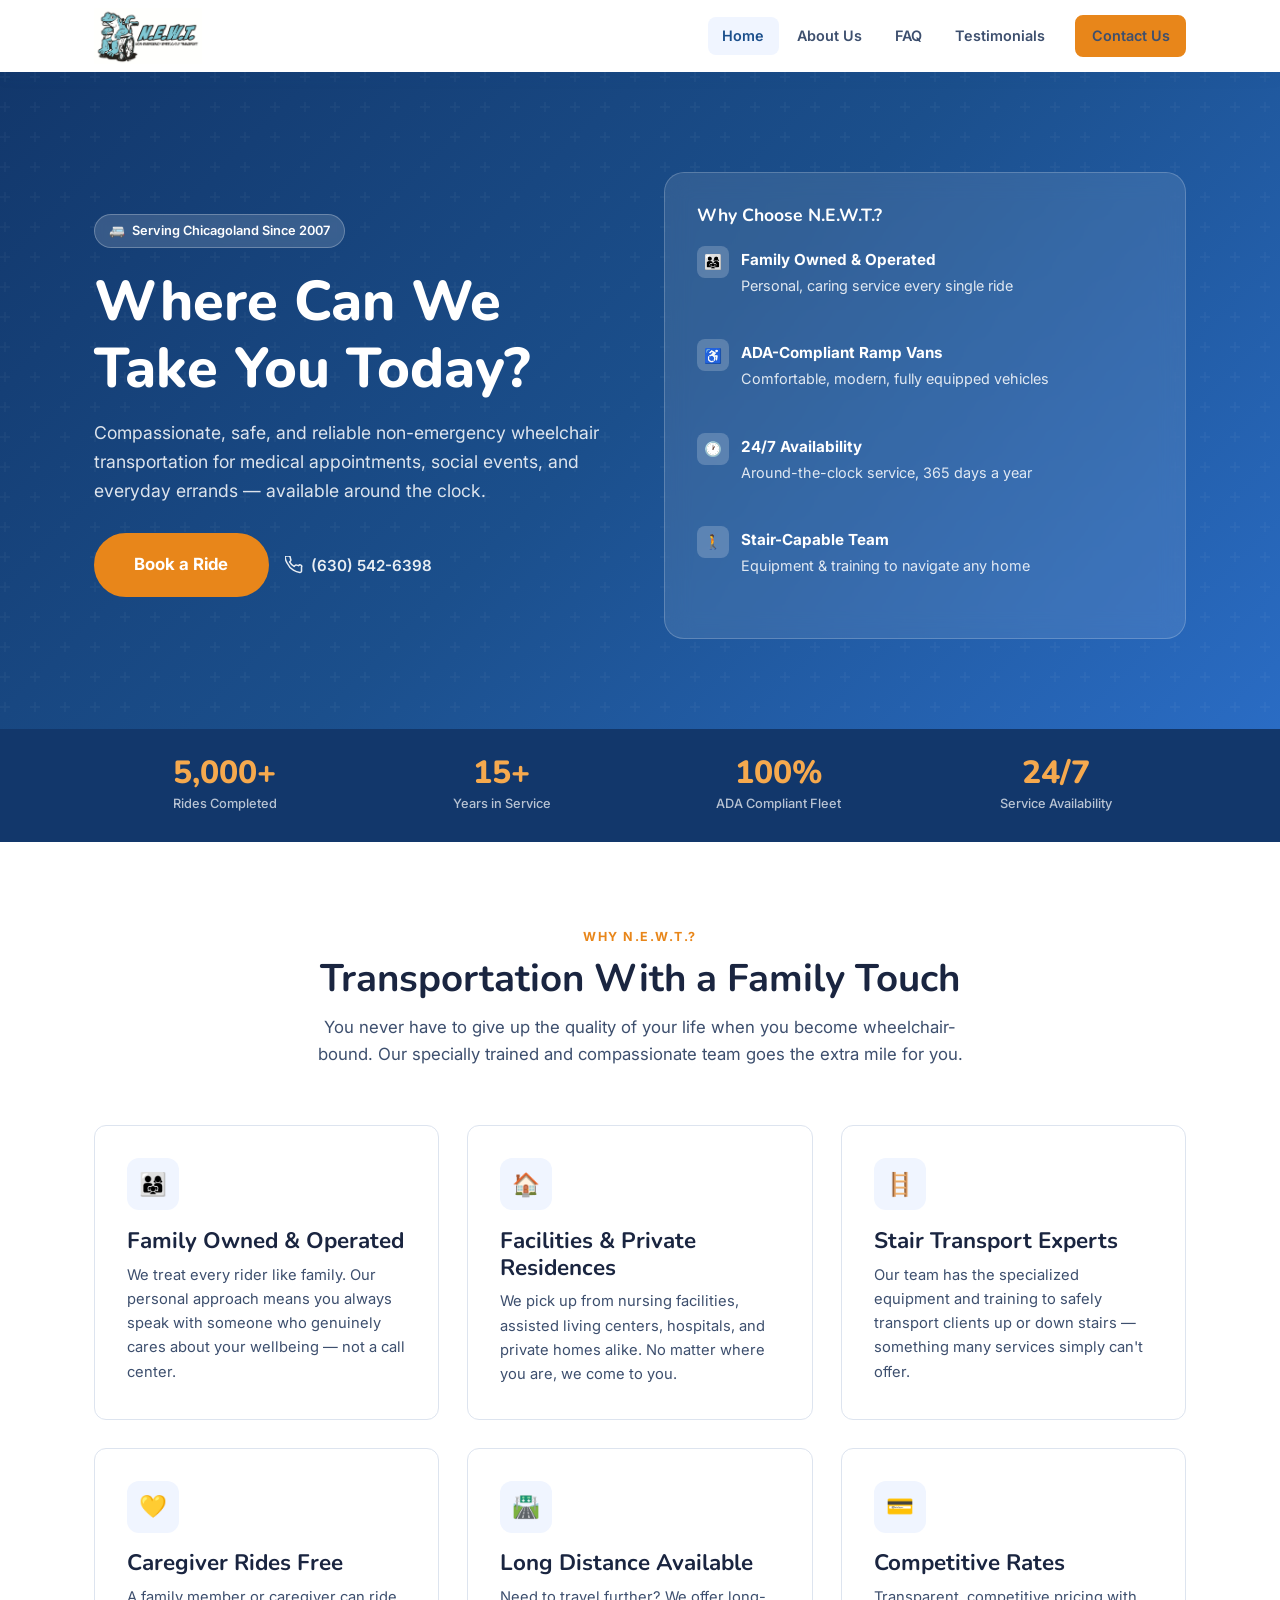
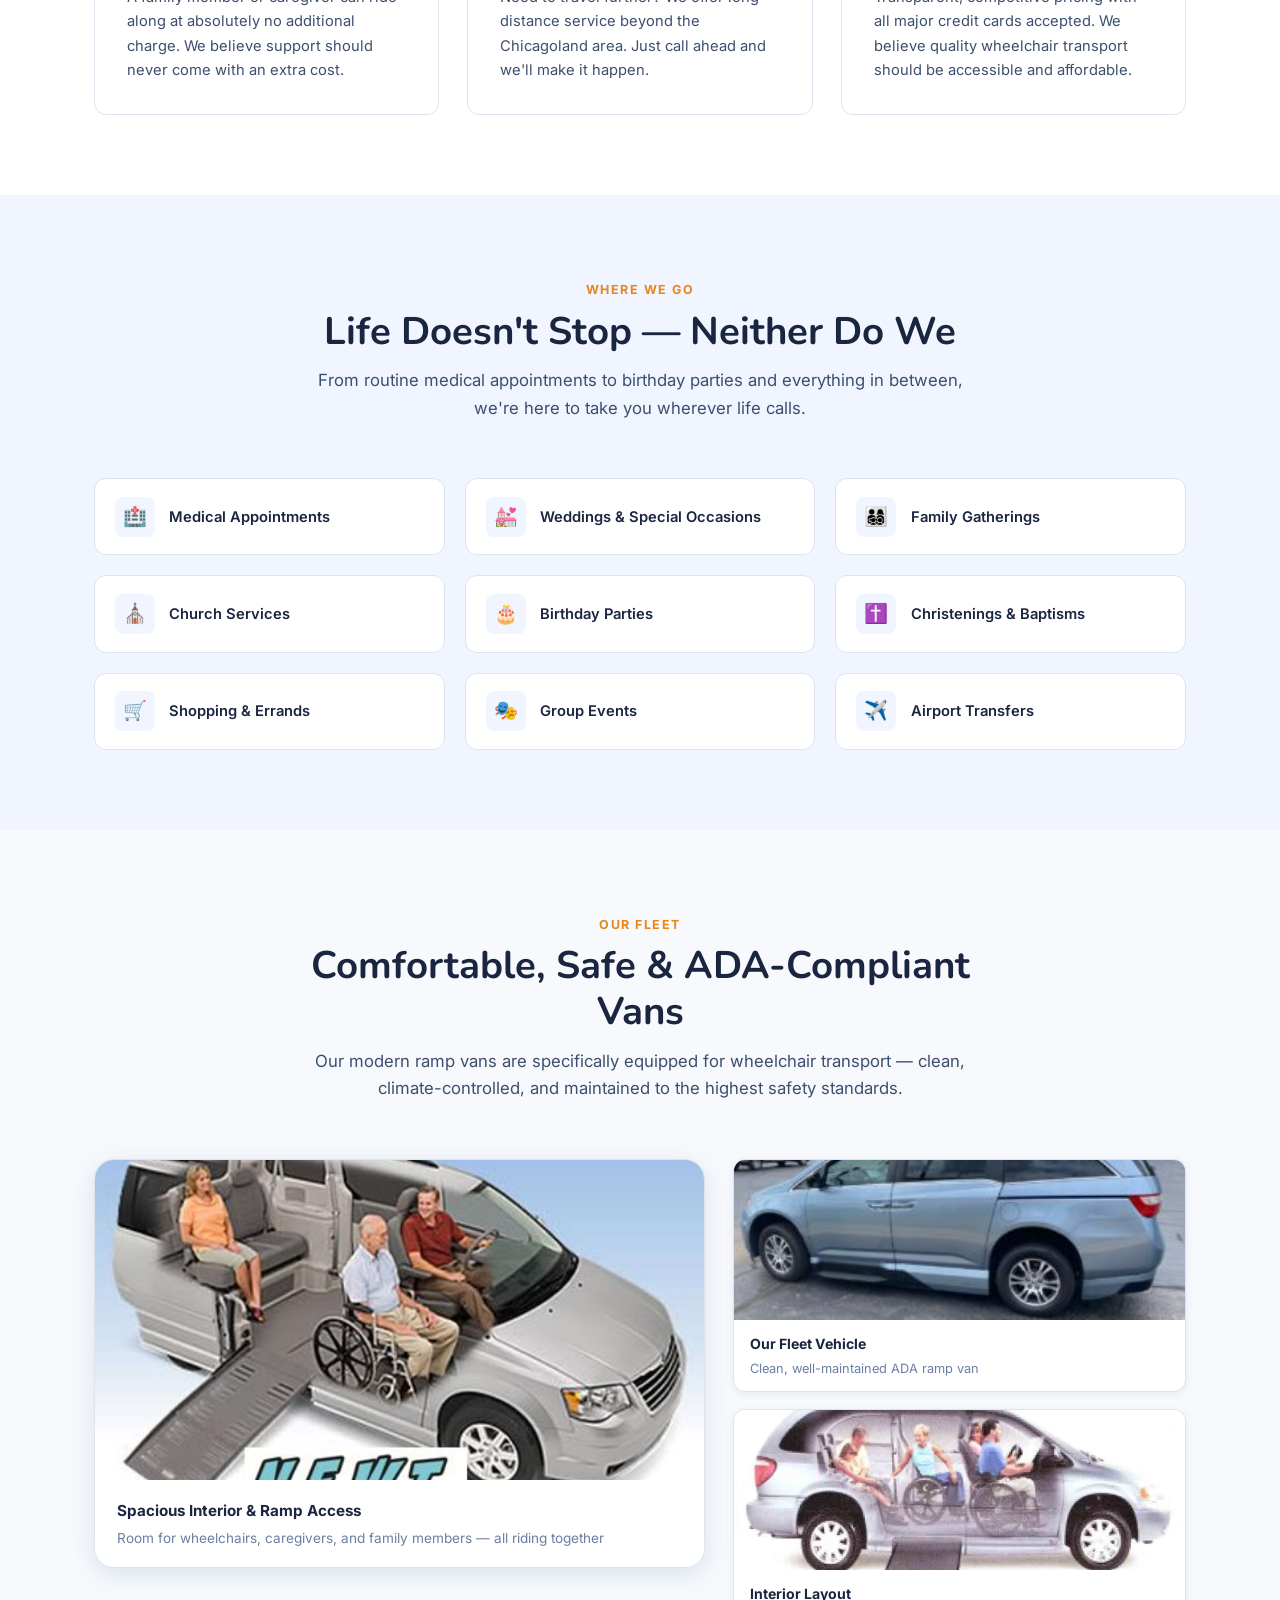
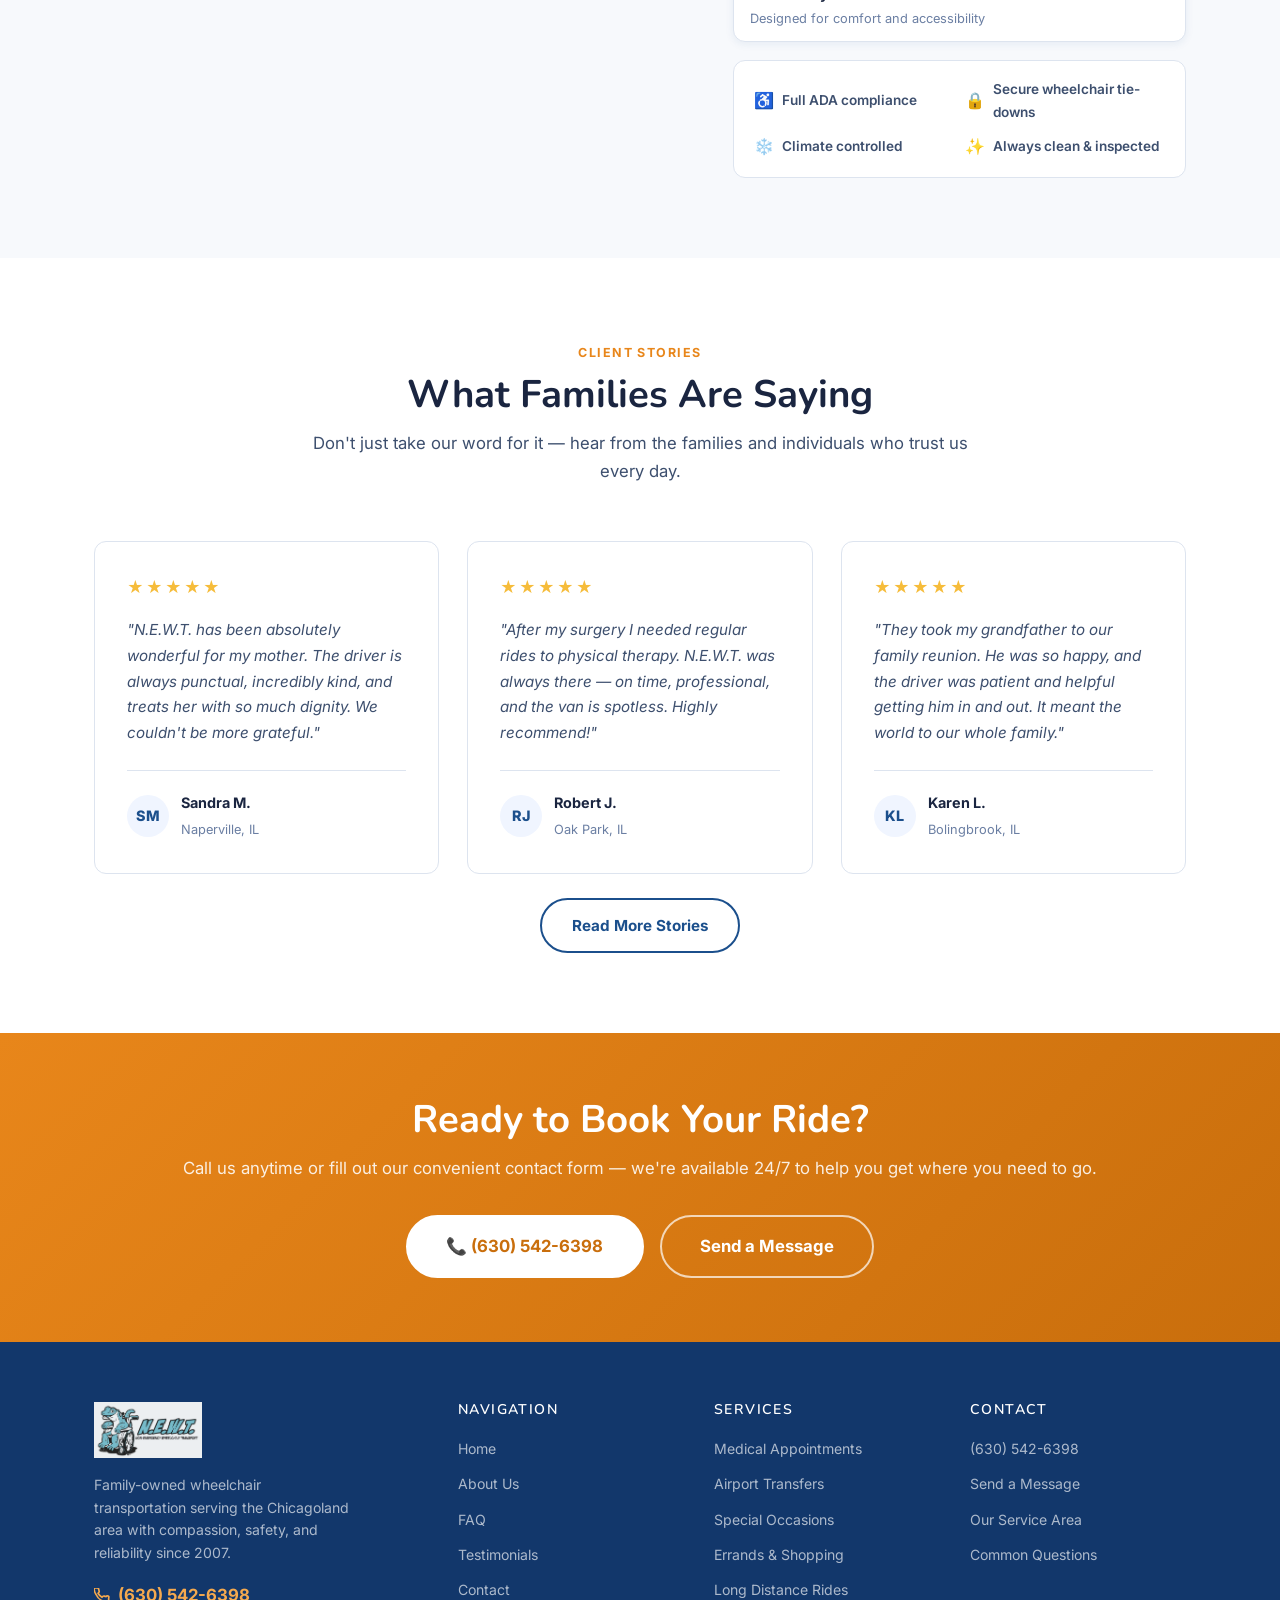
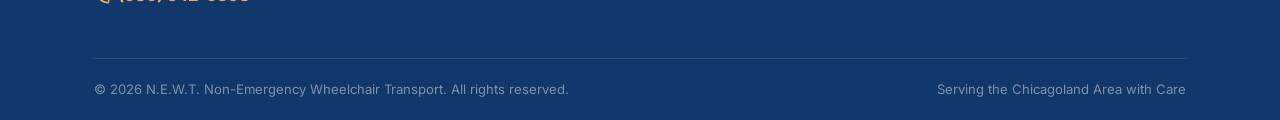
==== index.html @ 8be93bfb "Initial release of N.E.W.T. website revamp - Complete redesign with modern layout, 5 pages, brand lo" ====
<!DOCTYPE html>
<html lang="en">
<head>
  <meta charset="UTF-8" />
  <meta name="viewport" content="width=device-width, initial-scale=1.0" />
  <meta name="description" content="N.E.W.T. provides compassionate, non-emergency wheelchair transportation throughout the Chicagoland area. Medical appointments, social events, errands & more — available 24/7." />
  <title>N.E.W.T. — Non-Emergency Wheelchair Transport | Chicagoland</title>
  <link rel="preconnect" href="https://fonts.googleapis.com" />
  <link rel="preconnect" href="https://fonts.gstatic.com" crossorigin />
  <link rel="stylesheet" href="css/styles.css" />
</head>
<body>

  <!-- ===== NAVBAR ===== -->
  <header class="navbar">
    <div class="container">
      <nav class="nav-inner">
        <a href="index.html" class="nav-logo">
          <img src="images/logo.png" alt="N.E.W.T. Non-Emergency Wheelchair Transport" class="nav-logo-img" />
        </a>
        <div class="nav-links">
          <a href="index.html" class="active">Home</a>
          <a href="about.html">About Us</a>
          <a href="faq.html">FAQ</a>
          <a href="testimonials.html">Testimonials</a>
          <a href="contact.html" class="btn btn-primary nav-cta">Contact Us</a>
        </div>
        <button class="hamburger" aria-label="Toggle menu">
          <span></span><span></span><span></span>
        </button>
      </nav>
      <div class="mobile-menu">
        <a href="index.html">Home</a>
        <a href="about.html">About Us</a>
        <a href="faq.html">FAQ</a>
        <a href="testimonials.html">Testimonials</a>
        <a href="contact.html" class="btn btn-primary">Contact Us</a>
      </div>
    </div>
  </header>

  <!-- ===== HERO ===== -->
  <section class="hero">
    <div class="container">
      <div class="hero-grid">
        <div class="hero-content">
          <div class="hero-badge">
            <span>🚐</span> Serving Chicagoland Since 2007
          </div>
          <h1>Where Can We<br>Take You Today?</h1>
          <p>Compassionate, safe, and reliable non-emergency wheelchair transportation for medical appointments, social events, and everyday errands — available around the clock.</p>
          <div class="hero-actions">
            <a href="contact.html" class="btn btn-primary btn-lg">Book a Ride</a>
            <div class="hero-phone">
              <svg width="18" height="18" viewBox="0 0 24 24" fill="none" stroke="currentColor" stroke-width="2" stroke-linecap="round" stroke-linejoin="round"><path d="M22 16.92v3a2 2 0 01-2.18 2 19.79 19.79 0 01-8.63-3.07A19.5 19.5 0 013.07 9.76 19.79 19.79 0 01.01 1.11 2 2 0 012 .01h3a2 2 0 012 1.72c.127.96.361 1.903.7 2.81a2 2 0 01-.45 2.11L6.09 7.91a16 16 0 006 6l1.27-1.27a2 2 0 012.11-.45c.907.339 1.85.573 2.81.7A2 2 0 0122 14.92z"/></svg>
              <a href="tel:6305426398" style="color:inherit;">(630) 542-6398</a>
            </div>
          </div>
        </div>
        <div class="hero-card fade-up">
          <h3>Why Choose N.E.W.T.?</h3>
          <div class="hero-feature">
            <div class="hero-feature-icon">👨‍👩‍👧</div>
            <div>
              <strong>Family Owned &amp; Operated</strong>
              <p>Personal, caring service every single ride</p>
            </div>
          </div>
          <div class="hero-feature">
            <div class="hero-feature-icon">♿</div>
            <div>
              <strong>ADA-Compliant Ramp Vans</strong>
              <p>Comfortable, modern, fully equipped vehicles</p>
            </div>
          </div>
          <div class="hero-feature">
            <div class="hero-feature-icon">🕐</div>
            <div>
              <strong>24/7 Availability</strong>
              <p>Around-the-clock service, 365 days a year</p>
            </div>
          </div>
          <div class="hero-feature">
            <div class="hero-feature-icon">🚶</div>
            <div>
              <strong>Stair-Capable Team</strong>
              <p>Equipment &amp; training to navigate any home</p>
            </div>
          </div>
        </div>
      </div>
    </div>
  </section>

  <!-- ===== STATS BAR ===== -->
  <div class="stats-bar">
    <div class="container">
      <div class="stats-grid">
        <div class="stat-item">
          <div class="stat-number" data-count="5000" data-suffix="+">5,000+</div>
          <div class="stat-label">Rides Completed</div>
        </div>
        <div class="stat-item">
          <div class="stat-number" data-count="15" data-suffix="+">15+</div>
          <div class="stat-label">Years in Service</div>
        </div>
        <div class="stat-item">
          <div class="stat-number" data-count="100" data-suffix="%">100%</div>
          <div class="stat-label">ADA Compliant Fleet</div>
        </div>
        <div class="stat-item">
          <div class="stat-number" data-count="24" data-suffix="/7">24/7</div>
          <div class="stat-label">Service Availability</div>
        </div>
      </div>
    </div>
  </div>

  <!-- ===== WHY CHOOSE ===== -->
  <section class="section">
    <div class="container">
      <div class="section-header">
        <span class="section-label">Why N.E.W.T.?</span>
        <h2>Transportation With a Family Touch</h2>
        <p>You never have to give up the quality of your life when you become wheelchair-bound. Our specially trained and compassionate team goes the extra mile for you.</p>
      </div>
      <div class="features-grid">
        <div class="feature-card fade-up">
          <div class="feature-icon">👨‍👩‍👧</div>
          <h3>Family Owned &amp; Operated</h3>
          <p>We treat every rider like family. Our personal approach means you always speak with someone who genuinely cares about your wellbeing — not a call center.</p>
        </div>
        <div class="feature-card fade-up">
          <div class="feature-icon">🏠</div>
          <h3>Facilities &amp; Private Residences</h3>
          <p>We pick up from nursing facilities, assisted living centers, hospitals, and private homes alike. No matter where you are, we come to you.</p>
        </div>
        <div class="feature-card fade-up">
          <div class="feature-icon">🪜</div>
          <h3>Stair Transport Experts</h3>
          <p>Our team has the specialized equipment and training to safely transport clients up or down stairs — something many services simply can't offer.</p>
        </div>
        <div class="feature-card fade-up">
          <div class="feature-icon">💛</div>
          <h3>Caregiver Rides Free</h3>
          <p>A family member or caregiver can ride along at absolutely no additional charge. We believe support should never come with an extra cost.</p>
        </div>
        <div class="feature-card fade-up">
          <div class="feature-icon">🛣️</div>
          <h3>Long Distance Available</h3>
          <p>Need to travel further? We offer long-distance service beyond the Chicagoland area. Just call ahead and we'll make it happen.</p>
        </div>
        <div class="feature-card fade-up">
          <div class="feature-icon">💳</div>
          <h3>Competitive Rates</h3>
          <p>Transparent, competitive pricing with all major credit cards accepted. We believe quality wheelchair transport should be accessible and affordable.</p>
        </div>
      </div>
    </div>
  </section>

  <!-- ===== SERVICES WE COVER ===== -->
  <section class="section section-blue">
    <div class="container">
      <div class="section-header">
        <span class="section-label">Where We Go</span>
        <h2>Life Doesn't Stop — Neither Do We</h2>
        <p>From routine medical appointments to birthday parties and everything in between, we're here to take you wherever life calls.</p>
      </div>
      <div class="services-grid">
        <div class="service-item fade-up">
          <div class="service-icon">🏥</div>
          <span>Medical Appointments</span>
        </div>
        <div class="service-item fade-up">
          <div class="service-icon">💒</div>
          <span>Weddings &amp; Special Occasions</span>
        </div>
        <div class="service-item fade-up">
          <div class="service-icon">👨‍👩‍👧‍👦</div>
          <span>Family Gatherings</span>
        </div>
        <div class="service-item fade-up">
          <div class="service-icon">⛪</div>
          <span>Church Services</span>
        </div>
        <div class="service-item fade-up">
          <div class="service-icon">🎂</div>
          <span>Birthday Parties</span>
        </div>
        <div class="service-item fade-up">
          <div class="service-icon">✝️</div>
          <span>Christenings &amp; Baptisms</span>
        </div>
        <div class="service-item fade-up">
          <div class="service-icon">🛒</div>
          <span>Shopping &amp; Errands</span>
        </div>
        <div class="service-item fade-up">
          <div class="service-icon">🎭</div>
          <span>Group Events</span>
        </div>
        <div class="service-item fade-up">
          <div class="service-icon">✈️</div>
          <span>Airport Transfers</span>
        </div>
      </div>
    </div>
  </section>

  <!-- ===== OUR VEHICLES ===== -->
  <section class="section section-alt">
    <div class="container">
      <div class="section-header">
        <span class="section-label">Our Fleet</span>
        <h2>Comfortable, Safe &amp; ADA-Compliant Vans</h2>
        <p>Our modern ramp vans are specifically equipped for wheelchair transport — clean, climate-controlled, and maintained to the highest safety standards.</p>
      </div>
      <div class="vehicles-showcase">
        <div class="vehicle-main fade-up">
          <img src="images/van-ramp.png" alt="N.E.W.T. wheelchair van with ramp deployed, showing interior seating" />
          <div class="vehicle-main-caption">
            <strong>Spacious Interior &amp; Ramp Access</strong>
            <span>Room for wheelchairs, caregivers, and family members — all riding together</span>
          </div>
        </div>
        <div class="vehicle-side">
          <div class="vehicle-thumb fade-up">
            <img src="images/van-exterior.png" alt="N.E.W.T. blue Honda Odyssey wheelchair van exterior" />
            <div class="vehicle-thumb-caption">
              <strong>Our Fleet Vehicle</strong>
              <span>Clean, well-maintained ADA ramp van</span>
            </div>
          </div>
          <div class="vehicle-thumb fade-up">
            <img src="images/van-interior-diagram.png" alt="Diagram showing wheelchair van interior layout with ramp" />
            <div class="vehicle-thumb-caption">
              <strong>Interior Layout</strong>
              <span>Designed for comfort and accessibility</span>
            </div>
          </div>
          <div class="vehicle-features fade-up">
            <div class="vehicle-feat-item">
              <span class="vehicle-feat-icon">♿</span>
              <span>Full ADA compliance</span>
            </div>
            <div class="vehicle-feat-item">
              <span class="vehicle-feat-icon">🔒</span>
              <span>Secure wheelchair tie-downs</span>
            </div>
            <div class="vehicle-feat-item">
              <span class="vehicle-feat-icon">❄️</span>
              <span>Climate controlled</span>
            </div>
            <div class="vehicle-feat-item">
              <span class="vehicle-feat-icon">✨</span>
              <span>Always clean &amp; inspected</span>
            </div>
          </div>
        </div>
      </div>
    </div>
  </section>

  <!-- ===== TESTIMONIALS PREVIEW ===== -->
  <section class="section">
    <div class="container">
      <div class="section-header">
        <span class="section-label">Client Stories</span>
        <h2>What Families Are Saying</h2>
        <p>Don't just take our word for it — hear from the families and individuals who trust us every day.</p>
      </div>
      <div class="testimonials-grid">
        <div class="testimonial-card fade-up">
          <div class="stars">★★★★★</div>
          <blockquote>"N.E.W.T. has been absolutely wonderful for my mother. The driver is always punctual, incredibly kind, and treats her with so much dignity. We couldn't be more grateful."</blockquote>
          <div class="testimonial-author">
            <div class="author-avatar">SM</div>
            <div class="author-info">
              <strong>Sandra M.</strong>
              <span>Naperville, IL</span>
            </div>
          </div>
        </div>
        <div class="testimonial-card fade-up">
          <div class="stars">★★★★★</div>
          <blockquote>"After my surgery I needed regular rides to physical therapy. N.E.W.T. was always there — on time, professional, and the van is spotless. Highly recommend!"</blockquote>
          <div class="testimonial-author">
            <div class="author-avatar">RJ</div>
            <div class="author-info">
              <strong>Robert J.</strong>
              <span>Oak Park, IL</span>
            </div>
          </div>
        </div>
        <div class="testimonial-card fade-up">
          <div class="stars">★★★★★</div>
          <blockquote>"They took my grandfather to our family reunion. He was so happy, and the driver was patient and helpful getting him in and out. It meant the world to our whole family."</blockquote>
          <div class="testimonial-author">
            <div class="author-avatar">KL</div>
            <div class="author-info">
              <strong>Karen L.</strong>
              <span>Bolingbrook, IL</span>
            </div>
          </div>
        </div>
      </div>
      <div class="text-center mt-3">
        <a href="testimonials.html" class="btn btn-outline-dark">Read More Stories</a>
      </div>
    </div>
  </section>

  <!-- ===== CTA BANNER ===== -->
  <section class="cta-banner">
    <div class="container">
      <h2>Ready to Book Your Ride?</h2>
      <p>Call us anytime or fill out our convenient contact form — we're available 24/7 to help you get where you need to go.</p>
      <div class="cta-actions">
        <a href="tel:6305426398" class="btn btn-white btn-lg">📞 (630) 542-6398</a>
        <a href="contact.html" class="btn btn-outline btn-lg">Send a Message</a>
      </div>
    </div>
  </section>

  <!-- ===== FOOTER ===== -->
  <footer class="footer">
    <div class="container">
      <div class="footer-grid">
        <div class="footer-brand">
          <a href="index.html" class="nav-logo">
            <img src="images/logo.png" alt="N.E.W.T. Non-Emergency Wheelchair Transport" class="nav-logo-img" />
          </a>
          <p>Family-owned wheelchair transportation serving the Chicagoland area with compassion, safety, and reliability since 2007.</p>
          <a href="tel:6305426398" class="footer-phone">
            <svg width="16" height="16" viewBox="0 0 24 24" fill="none" stroke="currentColor" stroke-width="2.5" stroke-linecap="round" stroke-linejoin="round"><path d="M22 16.92v3a2 2 0 01-2.18 2 19.79 19.79 0 01-8.63-3.07A19.5 19.5 0 013.07 9.76 19.79 19.79 0 01.01 1.11 2 2 0 012 .01h3a2 2 0 012 1.72c.127.96.361 1.903.7 2.81a2 2 0 01-.45 2.11L6.09 7.91a16 16 0 006 6l1.27-1.27a2 2 0 012.11-.45c.907.339 1.85.573 2.81.7A2 2 0 0122 14.92z"/></svg>
            (630) 542-6398
          </a>
        </div>
        <div class="footer-col">
          <h4>Navigation</h4>
          <ul>
            <li><a href="index.html">Home</a></li>
            <li><a href="about.html">About Us</a></li>
            <li><a href="faq.html">FAQ</a></li>
            <li><a href="testimonials.html">Testimonials</a></li>
            <li><a href="contact.html">Contact</a></li>
          </ul>
        </div>
        <div class="footer-col">
          <h4>Services</h4>
          <ul>
            <li><a href="contact.html">Medical Appointments</a></li>
            <li><a href="contact.html">Airport Transfers</a></li>
            <li><a href="contact.html">Special Occasions</a></li>
            <li><a href="contact.html">Errands &amp; Shopping</a></li>
            <li><a href="contact.html">Long Distance Rides</a></li>
          </ul>
        </div>
        <div class="footer-col">
          <h4>Contact</h4>
          <ul>
            <li><a href="tel:6305426398">(630) 542-6398</a></li>
            <li><a href="contact.html">Send a Message</a></li>
            <li><a href="about.html">Our Service Area</a></li>
            <li><a href="faq.html">Common Questions</a></li>
          </ul>
        </div>
      </div>
      <div class="footer-bottom">
        <span>&copy; 2026 N.E.W.T. Non-Emergency Wheelchair Transport. All rights reserved.</span>
        <span>Serving the Chicagoland Area with Care</span>
      </div>
    </div>
  </footer>

  <script src="js/main.js"></script>
</body>
</html>
---- css/styles.css ----
/* =============================================
   N.E.W.T. — Non-Emergency Wheelchair Transport
   Main Stylesheet
   ============================================= */

@import url('https://fonts.googleapis.com/css2?family=Inter:wght@300;400;500;600;700;800&family=Nunito:wght@400;600;700;800&display=swap');

/* ---- CSS Variables ---- */
:root {
  --primary:       #1b4f8c;
  --primary-dark:  #12376b;
  --primary-light: #2a6cc4;
  --accent:        #e8861a;
  --accent-dark:   #c96e0c;
  --accent-light:  #f5a94e;
  --light-bg:      #f0f5ff;
  --light-gray:    #f7f9fc;
  --border:        #dde4ef;
  --text-dark:     #1a2540;
  --text-mid:      #3d4f6e;
  --text-light:    #6b7fa3;
  --white:         #ffffff;
  --shadow-sm:     0 2px 8px rgba(27, 79, 140, 0.08);
  --shadow-md:     0 6px 24px rgba(27, 79, 140, 0.13);
  --shadow-lg:     0 16px 48px rgba(27, 79, 140, 0.18);
  --radius:        12px;
  --radius-lg:     20px;
  --transition:    0.25s ease;
}

/* ---- Reset & Base ---- */
*, *::before, *::after { box-sizing: border-box; margin: 0; padding: 0; }

html { scroll-behavior: smooth; font-size: 16px; }

body {
  font-family: 'Inter', sans-serif;
  color: var(--text-dark);
  background: var(--white);
  line-height: 1.65;
  -webkit-font-smoothing: antialiased;
}

img { max-width: 100%; display: block; }
a  { color: inherit; text-decoration: none; }
ul { list-style: none; }

/* ---- Typography ---- */
h1, h2, h3, h4 {
  font-family: 'Nunito', sans-serif;
  line-height: 1.2;
  color: var(--text-dark);
}
h1 { font-size: clamp(2rem, 5vw, 3.5rem); font-weight: 800; }
h2 { font-size: clamp(1.6rem, 3.5vw, 2.4rem); font-weight: 700; }
h3 { font-size: clamp(1.15rem, 2.5vw, 1.4rem); font-weight: 700; }
h4 { font-size: 1rem; font-weight: 600; }
p  { color: var(--text-mid); }

.section-label {
  display: inline-block;
  font-size: 0.78rem;
  font-weight: 700;
  letter-spacing: 0.12em;
  text-transform: uppercase;
  color: var(--accent);
  margin-bottom: 0.5rem;
}

/* ---- Layout Helpers ---- */
.container {
  max-width: 1140px;
  margin: 0 auto;
  padding: 0 1.5rem;
}

.section { padding: 80px 0; }
.section-alt { background: var(--light-gray); }
.section-blue { background: var(--light-bg); }

.section-header {
  text-align: center;
  max-width: 680px;
  margin: 0 auto 56px;
}
.section-header p {
  margin-top: 0.75rem;
  font-size: 1.05rem;
}

/* ---- Buttons ---- */
.btn {
  display: inline-flex;
  align-items: center;
  gap: 0.5rem;
  padding: 0.8rem 1.9rem;
  border-radius: 50px;
  font-weight: 700;
  font-size: 0.95rem;
  cursor: pointer;
  border: 2px solid transparent;
  transition: all var(--transition);
  text-decoration: none;
  white-space: nowrap;
}
.btn-primary {
  background: var(--accent);
  color: var(--white);
  border-color: var(--accent);
}
.btn-primary:hover {
  background: var(--accent-dark);
  border-color: var(--accent-dark);
  transform: translateY(-2px);
  box-shadow: 0 8px 20px rgba(232, 134, 26, 0.35);
}
.btn-outline {
  background: transparent;
  color: var(--white);
  border-color: rgba(255,255,255,0.7);
}
.btn-outline:hover {
  background: rgba(255,255,255,0.15);
  border-color: var(--white);
  transform: translateY(-2px);
}
.btn-outline-dark {
  background: transparent;
  color: var(--primary);
  border-color: var(--primary);
}
.btn-outline-dark:hover {
  background: var(--primary);
  color: var(--white);
  transform: translateY(-2px);
}
.btn-lg { padding: 1rem 2.4rem; font-size: 1.05rem; }

/* ---- Navigation ---- */
.navbar {
  position: sticky;
  top: 0;
  z-index: 1000;
  background: var(--white);
  box-shadow: 0 2px 16px rgba(27, 79, 140, 0.1);
  transition: box-shadow var(--transition);
}

.nav-inner {
  display: flex;
  align-items: center;
  justify-content: space-between;
  height: 72px;
}

.nav-logo {
  display: flex;
  align-items: center;
  gap: 0.65rem;
  text-decoration: none;
}
.nav-logo-img {
  height: 56px;
  width: auto;
  display: block;
  flex-shrink: 0;
  object-fit: contain;
}

.nav-links {
  display: flex;
  align-items: center;
  gap: 0.25rem;
}
.nav-links a {
  padding: 0.45rem 0.9rem;
  border-radius: 8px;
  font-weight: 600;
  font-size: 0.9rem;
  color: var(--text-mid);
  transition: all var(--transition);
  position: relative;
}
.nav-links a:hover,
.nav-links a.active {
  color: var(--primary);
  background: var(--light-bg);
}
.nav-cta {
  margin-left: 0.75rem;
}

.hamburger {
  display: none;
  flex-direction: column;
  gap: 5px;
  cursor: pointer;
  padding: 6px;
  border: none;
  background: none;
}
.hamburger span {
  display: block;
  width: 24px;
  height: 2.5px;
  background: var(--primary);
  border-radius: 4px;
  transition: all var(--transition);
}
.hamburger.open span:nth-child(1) { transform: translateY(7.5px) rotate(45deg); }
.hamburger.open span:nth-child(2) { opacity: 0; }
.hamburger.open span:nth-child(3) { transform: translateY(-7.5px) rotate(-45deg); }

.mobile-menu {
  display: none;
  flex-direction: column;
  padding: 1rem 1.5rem 1.5rem;
  border-top: 1px solid var(--border);
  gap: 0.25rem;
}
.mobile-menu a {
  padding: 0.65rem 0.9rem;
  border-radius: 8px;
  font-weight: 600;
  color: var(--text-mid);
  transition: all var(--transition);
}
.mobile-menu a:hover, .mobile-menu a.active {
  color: var(--primary);
  background: var(--light-bg);
}
.mobile-menu .btn { margin-top: 0.5rem; justify-content: center; }
.mobile-menu.open { display: flex; }

/* ---- Hero ---- */
.hero {
  background: linear-gradient(135deg, var(--primary-dark) 0%, var(--primary) 50%, var(--primary-light) 100%);
  position: relative;
  overflow: hidden;
  padding: 100px 0 90px;
  color: var(--white);
}
.hero::before {
  content: '';
  position: absolute;
  inset: 0;
  background: url("data:image/svg+xml,%3Csvg width='60' height='60' viewBox='0 0 60 60' xmlns='http://www.w3.org/2000/svg'%3E%3Cg fill='none' fill-rule='evenodd'%3E%3Cg fill='%23ffffff' fill-opacity='0.03'%3E%3Cpath d='M36 34v-4h-2v4h-4v2h4v4h2v-4h4v-2h-4zm0-30V0h-2v4h-4v2h4v4h2V6h4V4h-4zM6 34v-4H4v4H0v2h4v4h2v-4h4v-2H6zM6 4V0H4v4H0v2h4v4h2V6h4V4H6z'/%3E%3C/g%3E%3C/g%3E%3C/svg%3E");
}
.hero-grid {
  display: grid;
  grid-template-columns: 1fr 1fr;
  gap: 3rem;
  align-items: center;
  position: relative;
  z-index: 1;
}
.hero-badge {
  display: inline-flex;
  align-items: center;
  gap: 0.4rem;
  background: rgba(255,255,255,0.15);
  border: 1px solid rgba(255,255,255,0.25);
  border-radius: 50px;
  padding: 0.35rem 0.9rem;
  font-size: 0.8rem;
  font-weight: 600;
  margin-bottom: 1.25rem;
  backdrop-filter: blur(4px);
}
.hero h1 { color: var(--white); margin-bottom: 1rem; }
.hero p {
  color: rgba(255,255,255,0.85);
  font-size: 1.1rem;
  margin-bottom: 1.75rem;
  max-width: 520px;
}
.hero-actions {
  display: flex;
  gap: 1rem;
  flex-wrap: wrap;
  align-items: center;
}
.hero-phone {
  display: flex;
  align-items: center;
  gap: 0.5rem;
  color: rgba(255,255,255,0.9);
  font-weight: 600;
  font-size: 0.95rem;
}
.hero-phone svg { flex-shrink: 0; }

.hero-card {
  background: rgba(255,255,255,0.1);
  border: 1px solid rgba(255,255,255,0.2);
  backdrop-filter: blur(12px);
  border-radius: var(--radius-lg);
  padding: 2rem;
  color: var(--white);
}
.hero-card h3 {
  color: var(--white);
  margin-bottom: 1.25rem;
  font-size: 1.1rem;
}
.hero-feature {
  display: flex;
  align-items: flex-start;
  gap: 0.75rem;
  margin-bottom: 0.85rem;
}
.hero-feature:last-child { margin-bottom: 0; }
.hero-feature-icon {
  width: 32px;
  height: 32px;
  background: rgba(255,255,255,0.2);
  border-radius: 8px;
  display: flex;
  align-items: center;
  justify-content: center;
  flex-shrink: 0;
  font-size: 0.9rem;
}
.hero-feature p {
  color: rgba(255,255,255,0.85);
  font-size: 0.9rem;
  margin-top: 0.1rem;
}
.hero-feature strong { color: var(--white); font-size: 0.95rem; }

/* ---- Stats Bar ---- */
.stats-bar {
  background: var(--primary-dark);
  padding: 28px 0;
}
.stats-grid {
  display: grid;
  grid-template-columns: repeat(4, 1fr);
  gap: 1rem;
  text-align: center;
}
.stat-item { color: var(--white); }
.stat-number {
  font-family: 'Nunito', sans-serif;
  font-size: 2rem;
  font-weight: 800;
  color: var(--accent-light);
  line-height: 1;
}
.stat-label {
  font-size: 0.8rem;
  color: rgba(255,255,255,0.7);
  margin-top: 0.25rem;
  font-weight: 500;
}

/* ---- Features / Why Choose ---- */
.features-grid {
  display: grid;
  grid-template-columns: repeat(3, 1fr);
  gap: 1.75rem;
}
.feature-card {
  background: var(--white);
  border: 1px solid var(--border);
  border-radius: var(--radius);
  padding: 2rem;
  transition: all var(--transition);
}
.feature-card:hover {
  box-shadow: var(--shadow-md);
  transform: translateY(-4px);
  border-color: transparent;
}
.feature-icon {
  width: 52px;
  height: 52px;
  background: var(--light-bg);
  border-radius: var(--radius);
  display: flex;
  align-items: center;
  justify-content: center;
  margin-bottom: 1.1rem;
  font-size: 1.4rem;
}
.feature-card h3 { margin-bottom: 0.5rem; }
.feature-card p { font-size: 0.92rem; }

/* ---- Services ---- */
.services-grid {
  display: grid;
  grid-template-columns: repeat(3, 1fr);
  gap: 1.25rem;
}
.service-item {
  display: flex;
  align-items: center;
  gap: 0.9rem;
  background: var(--white);
  border: 1px solid var(--border);
  border-radius: var(--radius);
  padding: 1.1rem 1.25rem;
  transition: all var(--transition);
}
.service-item:hover {
  background: var(--light-bg);
  border-color: var(--primary-light);
  transform: translateX(4px);
}
.service-icon {
  width: 40px;
  height: 40px;
  background: var(--light-bg);
  border-radius: 8px;
  display: flex;
  align-items: center;
  justify-content: center;
  font-size: 1.2rem;
  flex-shrink: 0;
}
.service-item span {
  font-weight: 600;
  font-size: 0.92rem;
  color: var(--text-dark);
}

/* ---- CTA Banner ---- */
.cta-banner {
  background: linear-gradient(135deg, var(--accent) 0%, var(--accent-dark) 100%);
  padding: 64px 0;
  text-align: center;
}
.cta-banner h2 { color: var(--white); margin-bottom: 0.75rem; }
.cta-banner p { color: rgba(255,255,255,0.88); font-size: 1.05rem; margin-bottom: 2rem; }
.cta-actions { display: flex; gap: 1rem; justify-content: center; flex-wrap: wrap; }
.btn-white {
  background: var(--white);
  color: var(--accent-dark);
  border-color: var(--white);
}
.btn-white:hover {
  background: rgba(255,255,255,0.9);
  transform: translateY(-2px);
  box-shadow: 0 8px 20px rgba(0,0,0,0.15);
}

/* ---- Testimonials ---- */
.testimonials-grid {
  display: grid;
  grid-template-columns: repeat(3, 1fr);
  gap: 1.75rem;
}
.testimonial-card {
  background: var(--white);
  border: 1px solid var(--border);
  border-radius: var(--radius);
  padding: 2rem;
  display: flex;
  flex-direction: column;
  transition: all var(--transition);
}
.testimonial-card:hover {
  box-shadow: var(--shadow-md);
  transform: translateY(-4px);
  border-color: transparent;
}
.stars {
  color: #f6bc3a;
  font-size: 1rem;
  margin-bottom: 1rem;
  letter-spacing: 2px;
}
.testimonial-card blockquote {
  font-style: italic;
  color: var(--text-mid);
  font-size: 0.95rem;
  line-height: 1.7;
  flex: 1;
  margin-bottom: 1.5rem;
}
.testimonial-author {
  display: flex;
  align-items: center;
  gap: 0.75rem;
  padding-top: 1.25rem;
  border-top: 1px solid var(--border);
}
.author-avatar {
  width: 42px;
  height: 42px;
  border-radius: 50%;
  background: var(--light-bg);
  display: flex;
  align-items: center;
  justify-content: center;
  font-weight: 800;
  font-size: 0.9rem;
  color: var(--primary);
  flex-shrink: 0;
}
.author-info strong {
  display: block;
  font-size: 0.9rem;
  color: var(--text-dark);
}
.author-info span {
  font-size: 0.8rem;
  color: var(--text-light);
}

/* ---- Vehicle Showcase ---- */
.vehicles-showcase {
  display: grid;
  grid-template-columns: 1.35fr 1fr;
  gap: 1.75rem;
  align-items: start;
}
.vehicle-main {
  border-radius: var(--radius-lg);
  overflow: hidden;
  background: #fff;
  border: 1px solid var(--border);
  box-shadow: var(--shadow-md);
}
.vehicle-main img {
  width: 100%;
  height: 320px;
  object-fit: cover;
  object-position: center;
  display: block;
}
.vehicle-main-caption {
  padding: 1.1rem 1.4rem;
  background: var(--white);
  display: flex;
  flex-direction: column;
  gap: 0.25rem;
}
.vehicle-main-caption strong {
  font-size: 0.95rem;
  color: var(--text-dark);
}
.vehicle-main-caption span {
  font-size: 0.85rem;
  color: var(--text-light);
}
.vehicle-side {
  display: flex;
  flex-direction: column;
  gap: 1.1rem;
}
.vehicle-thumb {
  border-radius: var(--radius);
  overflow: hidden;
  background: var(--white);
  border: 1px solid var(--border);
  box-shadow: var(--shadow-sm);
}
.vehicle-thumb img {
  width: 100%;
  height: 160px;
  object-fit: cover;
  object-position: center;
  display: block;
}
.vehicle-thumb-caption {
  padding: 0.75rem 1rem;
  display: flex;
  flex-direction: column;
  gap: 0.15rem;
}
.vehicle-thumb-caption strong {
  font-size: 0.88rem;
  color: var(--text-dark);
}
.vehicle-thumb-caption span {
  font-size: 0.8rem;
  color: var(--text-light);
}
.vehicle-features {
  background: var(--white);
  border: 1px solid var(--border);
  border-radius: var(--radius);
  padding: 1.1rem 1.25rem;
  display: grid;
  grid-template-columns: 1fr 1fr;
  gap: 0.65rem;
}
.vehicle-feat-item {
  display: flex;
  align-items: center;
  gap: 0.5rem;
  font-size: 0.85rem;
  font-weight: 600;
  color: var(--text-mid);
}
.vehicle-feat-icon {
  font-size: 1rem;
  flex-shrink: 0;
}
@media (max-width: 768px) {
  .vehicles-showcase { grid-template-columns: 1fr; }
  .vehicle-main img { height: 220px; }
  .vehicle-thumb img { height: 180px; }
}

/* ---- About Page ---- */
.about-hero {
  background: linear-gradient(135deg, var(--primary-dark) 0%, var(--primary) 100%);
  padding: 80px 0;
  color: var(--white);
  text-align: center;
}
.about-hero h1 { color: var(--white); margin-bottom: 0.75rem; }
.about-hero p { color: rgba(255,255,255,0.85); font-size: 1.1rem; max-width: 600px; margin: 0 auto; }

.page-hero {
  background: linear-gradient(135deg, var(--primary-dark) 0%, var(--primary) 100%);
  padding: 72px 0;
  color: var(--white);
  text-align: center;
}
.page-hero h1 { color: var(--white); margin-bottom: 0.5rem; }
.page-hero p { color: rgba(255,255,255,0.82); font-size: 1rem; max-width: 540px; margin: 0 auto; }

.about-grid {
  display: grid;
  grid-template-columns: 1fr 1fr;
  gap: 4rem;
  align-items: center;
}
.about-image-wrap {
  border-radius: var(--radius-lg);
  overflow: hidden;
  box-shadow: var(--shadow-lg);
  background: var(--light-bg);
  aspect-ratio: 4/3;
}
.about-image-placeholder {
  text-align: center;
  padding: 2rem;
}
.about-image-placeholder .big-icon {
  font-size: 5rem;
  margin-bottom: 1rem;
}
.about-image-placeholder p { font-size: 0.9rem; color: var(--text-light); }

/* ---- About Vehicles Grid ---- */
.about-vehicles-grid {
  display: grid;
  grid-template-columns: repeat(3, 1fr);
  gap: 1.5rem;
}
.about-vehicle-card {
  background: var(--white);
  border: 1px solid var(--border);
  border-radius: var(--radius);
  overflow: hidden;
  transition: all var(--transition);
}
.about-vehicle-card:hover {
  box-shadow: var(--shadow-md);
  transform: translateY(-4px);
  border-color: transparent;
}
.about-vehicle-img {
  width: 100%;
  height: 200px;
  overflow: hidden;
  background: var(--light-gray);
}
.about-vehicle-img img {
  width: 100%;
  height: 100%;
  object-fit: cover;
  object-position: center;
  transition: transform 0.4s ease;
}
.about-vehicle-card:hover .about-vehicle-img img {
  transform: scale(1.04);
}
.about-vehicle-info {
  padding: 1.25rem;
}
.about-vehicle-info h3 { margin-bottom: 0.4rem; }
.about-vehicle-info p { font-size: 0.9rem; }
@media (max-width: 768px) {
  .about-vehicles-grid { grid-template-columns: 1fr; }
  .about-vehicle-img { height: 220px; }
}

.value-list { display: flex; flex-direction: column; gap: 1rem; margin-top: 1.5rem; }
.value-item {
  display: flex;
  gap: 1rem;
  align-items: flex-start;
}
.value-check {
  width: 28px;
  height: 28px;
  background: var(--light-bg);
  border-radius: 50%;
  display: flex;
  align-items: center;
  justify-content: center;
  flex-shrink: 0;
  color: var(--primary);
  font-weight: 700;
  font-size: 0.75rem;
  margin-top: 2px;
}
.value-item p { font-size: 0.93rem; }

.values-grid {
  display: grid;
  grid-template-columns: repeat(3, 1fr);
  gap: 1.5rem;
}
.value-card {
  background: var(--white);
  border: 1px solid var(--border);
  border-radius: var(--radius);
  padding: 1.75rem;
  text-align: center;
  transition: all var(--transition);
}
.value-card:hover {
  box-shadow: var(--shadow-md);
  transform: translateY(-4px);
  border-color: transparent;
}
.value-card-icon { font-size: 2.2rem; margin-bottom: 0.75rem; }
.value-card h3 { margin-bottom: 0.5rem; }
.value-card p { font-size: 0.9rem; }

/* ---- FAQ Page ---- */
.faq-list { max-width: 780px; margin: 0 auto; display: flex; flex-direction: column; gap: 0.85rem; }
.faq-item {
  background: var(--white);
  border: 1px solid var(--border);
  border-radius: var(--radius);
  overflow: hidden;
  transition: box-shadow var(--transition);
}
.faq-item.open { box-shadow: var(--shadow-md); border-color: transparent; }
.faq-question {
  width: 100%;
  display: flex;
  align-items: center;
  justify-content: space-between;
  padding: 1.25rem 1.5rem;
  background: none;
  border: none;
  cursor: pointer;
  text-align: left;
  font-family: 'Nunito', sans-serif;
  font-size: 1rem;
  font-weight: 700;
  color: var(--text-dark);
  gap: 1rem;
  transition: background var(--transition);
}
.faq-question:hover { background: var(--light-gray); }
.faq-item.open .faq-question { background: var(--light-bg); color: var(--primary); }
.faq-chevron {
  width: 24px;
  height: 24px;
  background: var(--light-bg);
  border-radius: 50%;
  display: flex;
  align-items: center;
  justify-content: center;
  flex-shrink: 0;
  transition: transform var(--transition);
  font-size: 0.7rem;
  color: var(--primary);
}
.faq-item.open .faq-chevron { transform: rotate(180deg); background: var(--primary); color: var(--white); }
.faq-answer {
  max-height: 0;
  overflow: hidden;
  transition: max-height 0.35s ease, padding 0.35s ease;
}
.faq-answer-inner {
  padding: 0 1.5rem 1.5rem;
  color: var(--text-mid);
  font-size: 0.95rem;
  line-height: 1.7;
}
.faq-item.open .faq-answer { max-height: 400px; }

.faq-categories { display: flex; gap: 0.5rem; flex-wrap: wrap; justify-content: center; margin-bottom: 2.5rem; }
.faq-cat-btn {
  padding: 0.4rem 1.1rem;
  border-radius: 50px;
  border: 2px solid var(--border);
  background: var(--white);
  font-size: 0.85rem;
  font-weight: 600;
  color: var(--text-mid);
  cursor: pointer;
  transition: all var(--transition);
}
.faq-cat-btn:hover, .faq-cat-btn.active {
  border-color: var(--primary);
  color: var(--primary);
  background: var(--light-bg);
}

/* ---- Contact Page ---- */
.contact-grid {
  display: grid;
  grid-template-columns: 1fr 1.6fr;
  gap: 3rem;
  align-items: start;
}
.contact-info-card {
  background: var(--primary);
  border-radius: var(--radius-lg);
  padding: 2.5rem;
  color: var(--white);
  position: sticky;
  top: 100px;
}
.contact-info-card h3 { color: var(--white); margin-bottom: 0.5rem; }
.contact-info-card > p { color: rgba(255,255,255,0.8); margin-bottom: 2rem; font-size: 0.93rem; }
.contact-detail {
  display: flex;
  gap: 1rem;
  align-items: flex-start;
  margin-bottom: 1.5rem;
}
.contact-detail:last-of-type { margin-bottom: 0; }
.contact-detail-icon {
  width: 40px;
  height: 40px;
  background: rgba(255,255,255,0.15);
  border-radius: 10px;
  display: flex;
  align-items: center;
  justify-content: center;
  flex-shrink: 0;
  font-size: 1.1rem;
}
.contact-detail-text strong { display: block; color: var(--white); font-size: 0.9rem; margin-bottom: 0.15rem; }
.contact-detail-text span { color: rgba(255,255,255,0.75); font-size: 0.9rem; }
.contact-detail-text a { color: var(--accent-light); font-weight: 600; font-size: 1rem; }
.contact-detail-text a:hover { text-decoration: underline; }

.contact-form-card {
  background: var(--white);
  border: 1px solid var(--border);
  border-radius: var(--radius-lg);
  padding: 2.5rem;
  box-shadow: var(--shadow-sm);
}
.contact-form-card h3 { margin-bottom: 0.4rem; }
.contact-form-card > p { color: var(--text-light); font-size: 0.92rem; margin-bottom: 2rem; }

.form-row { display: grid; grid-template-columns: 1fr 1fr; gap: 1.25rem; }
.form-group { margin-bottom: 1.25rem; }
.form-group label {
  display: block;
  font-size: 0.85rem;
  font-weight: 600;
  color: var(--text-dark);
  margin-bottom: 0.4rem;
}
.form-group input,
.form-group select,
.form-group textarea {
  width: 100%;
  padding: 0.75rem 1rem;
  border: 1.5px solid var(--border);
  border-radius: var(--radius);
  font-size: 0.93rem;
  font-family: 'Inter', sans-serif;
  color: var(--text-dark);
  background: var(--white);
  transition: border-color var(--transition), box-shadow var(--transition);
  outline: none;
}
.form-group input:focus,
.form-group select:focus,
.form-group textarea:focus {
  border-color: var(--primary);
  box-shadow: 0 0 0 3px rgba(27, 79, 140, 0.1);
}
.form-group textarea { resize: vertical; min-height: 120px; }
.form-group select { appearance: none; background-image: url("data:image/svg+xml,%3Csvg xmlns='http://www.w3.org/2000/svg' width='12' height='8' fill='none'%3E%3Cpath d='M1 1l5 5 5-5' stroke='%236b7fa3' stroke-width='1.5' stroke-linecap='round'/%3E%3C/svg%3E"); background-repeat: no-repeat; background-position: right 1rem center; padding-right: 2.5rem; }
.form-submit { width: 100%; }

.success-message {
  display: none;
  background: #ecfdf5;
  border: 1.5px solid #6ee7b7;
  border-radius: var(--radius);
  padding: 1rem 1.25rem;
  color: #065f46;
  font-size: 0.92rem;
  font-weight: 600;
  text-align: center;
  margin-top: 1rem;
}
.success-message.show { display: block; }

/* ---- Service Area Map Placeholder ---- */
.service-area {
  background: var(--light-gray);
  border: 1px solid var(--border);
  border-radius: var(--radius);
  padding: 2rem;
  text-align: center;
}
.service-area h4 { margin-bottom: 0.75rem; }
.area-tags { display: flex; flex-wrap: wrap; gap: 0.5rem; justify-content: center; margin-top: 1rem; }
.area-tag {
  padding: 0.3rem 0.8rem;
  background: var(--light-bg);
  border: 1px solid var(--border);
  border-radius: 50px;
  font-size: 0.8rem;
  font-weight: 600;
  color: var(--text-mid);
}

/* ---- Footer ---- */
.footer {
  background: var(--primary-dark);
  color: rgba(255,255,255,0.8);
  padding: 60px 0 0;
}
.footer-grid {
  display: grid;
  grid-template-columns: 1.5fr 1fr 1fr 1fr;
  gap: 2.5rem;
  padding-bottom: 48px;
}
.footer-brand .nav-logo { margin-bottom: 1rem; }
.footer-brand .nav-logo-img { height: 56px; opacity: 0.92; }
.footer-brand p { font-size: 0.88rem; line-height: 1.6; max-width: 260px; color: rgba(255,255,255,0.65); }
.footer-phone {
  display: flex;
  align-items: center;
  gap: 0.5rem;
  color: var(--accent-light);
  font-weight: 700;
  font-size: 1.05rem;
  margin-top: 1.1rem;
  text-decoration: none;
}
.footer-phone:hover { color: var(--white); }

.footer-col h4 { color: var(--white); font-size: 0.88rem; text-transform: uppercase; letter-spacing: 0.1em; margin-bottom: 1rem; }
.footer-col ul { display: flex; flex-direction: column; gap: 0.55rem; }
.footer-col ul a {
  font-size: 0.88rem;
  color: rgba(255,255,255,0.65);
  transition: color var(--transition);
}
.footer-col ul a:hover { color: var(--white); }

.footer-bottom {
  border-top: 1px solid rgba(255,255,255,0.1);
  padding: 1.25rem 0;
  display: flex;
  align-items: center;
  justify-content: space-between;
  font-size: 0.82rem;
  color: rgba(255,255,255,0.45);
  gap: 1rem;
  flex-wrap: wrap;
}
.footer-bottom a { color: rgba(255,255,255,0.6); }
.footer-bottom a:hover { color: var(--white); }

/* ---- Breadcrumb ---- */
.breadcrumb {
  padding: 0.75rem 0;
  font-size: 0.82rem;
  color: var(--text-light);
  border-bottom: 1px solid var(--border);
}
.breadcrumb a { color: var(--primary); font-weight: 500; }
.breadcrumb a:hover { text-decoration: underline; }
.breadcrumb span { margin: 0 0.4rem; }

/* ---- Utility ---- */
.text-center { text-align: center; }
.mt-1  { margin-top: 0.5rem; }
.mt-2  { margin-top: 1rem; }
.mt-3  { margin-top: 1.5rem; }
.mb-3  { margin-bottom: 1.5rem; }
.gap-actions { display: flex; gap: 1rem; flex-wrap: wrap; }

/* ---- Animations ---- */
.fade-up {
  opacity: 0;
  transform: translateY(24px);
  transition: opacity 0.5s ease, transform 0.5s ease;
}
.fade-up.visible {
  opacity: 1;
  transform: translateY(0);
}

/* ---- Responsive ---- */
@media (max-width: 1024px) {
  .features-grid   { grid-template-columns: repeat(2, 1fr); }
  .services-grid   { grid-template-columns: repeat(2, 1fr); }
  .testimonials-grid { grid-template-columns: repeat(2, 1fr); }
  .footer-grid     { grid-template-columns: 1fr 1fr; }
  .stats-grid      { grid-template-columns: repeat(2, 1fr); }
}

@media (max-width: 768px) {
  .section { padding: 56px 0; }
  .hero { padding: 64px 0 56px; }
  .hero-grid { grid-template-columns: 1fr; }
  .hero-card { display: none; }
  .about-grid { grid-template-columns: 1fr; }
  .contact-grid { grid-template-columns: 1fr; }
  .contact-info-card { position: static; }
  .values-grid { grid-template-columns: 1fr 1fr; }
  .form-row { grid-template-columns: 1fr; }
  .nav-links { display: none; }
  .hamburger { display: flex; }
  .features-grid { grid-template-columns: 1fr; }
  .testimonials-grid { grid-template-columns: 1fr; }
  .footer-grid { grid-template-columns: 1fr 1fr; }
}

@media (max-width: 480px) {
  .services-grid { grid-template-columns: 1fr; }
  .values-grid   { grid-template-columns: 1fr; }
  .stats-grid    { grid-template-columns: repeat(2, 1fr); }
  .footer-grid   { grid-template-columns: 1fr; }
  .hero-actions  { flex-direction: column; align-items: flex-start; }
}
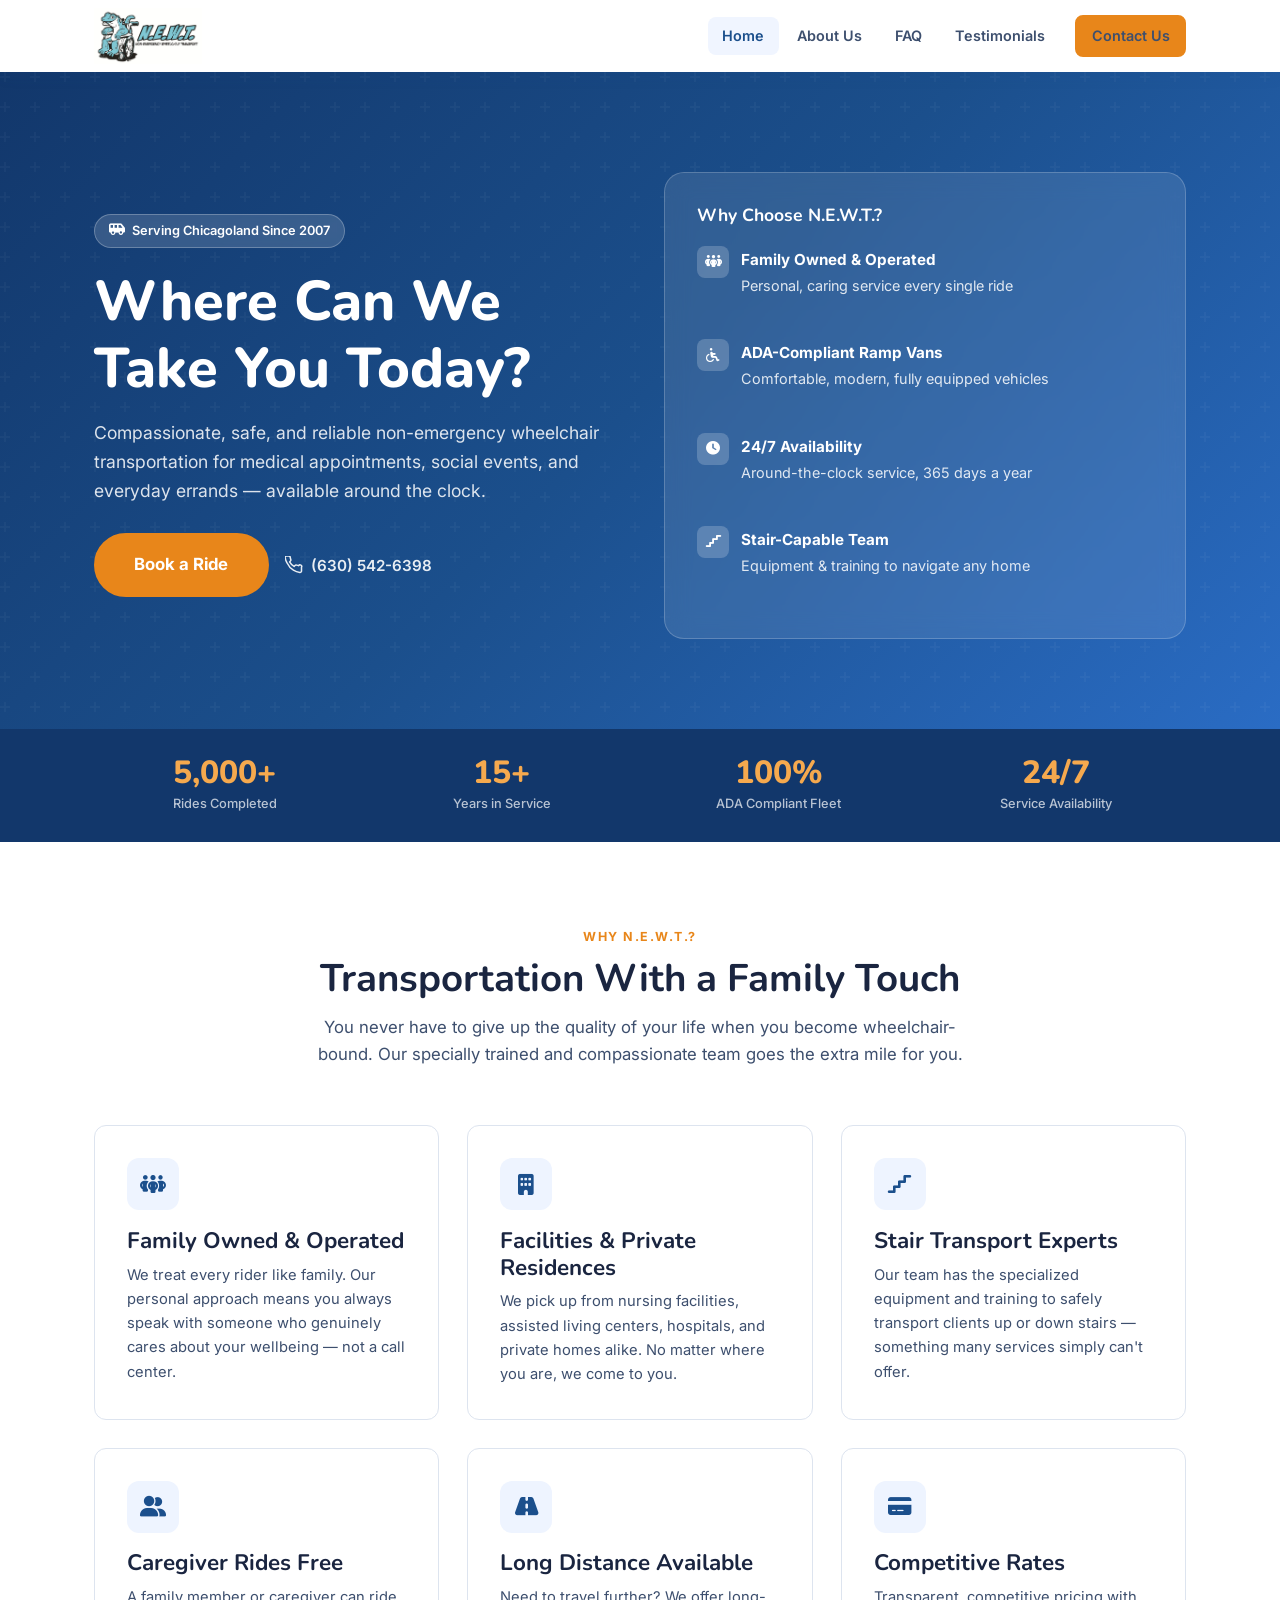
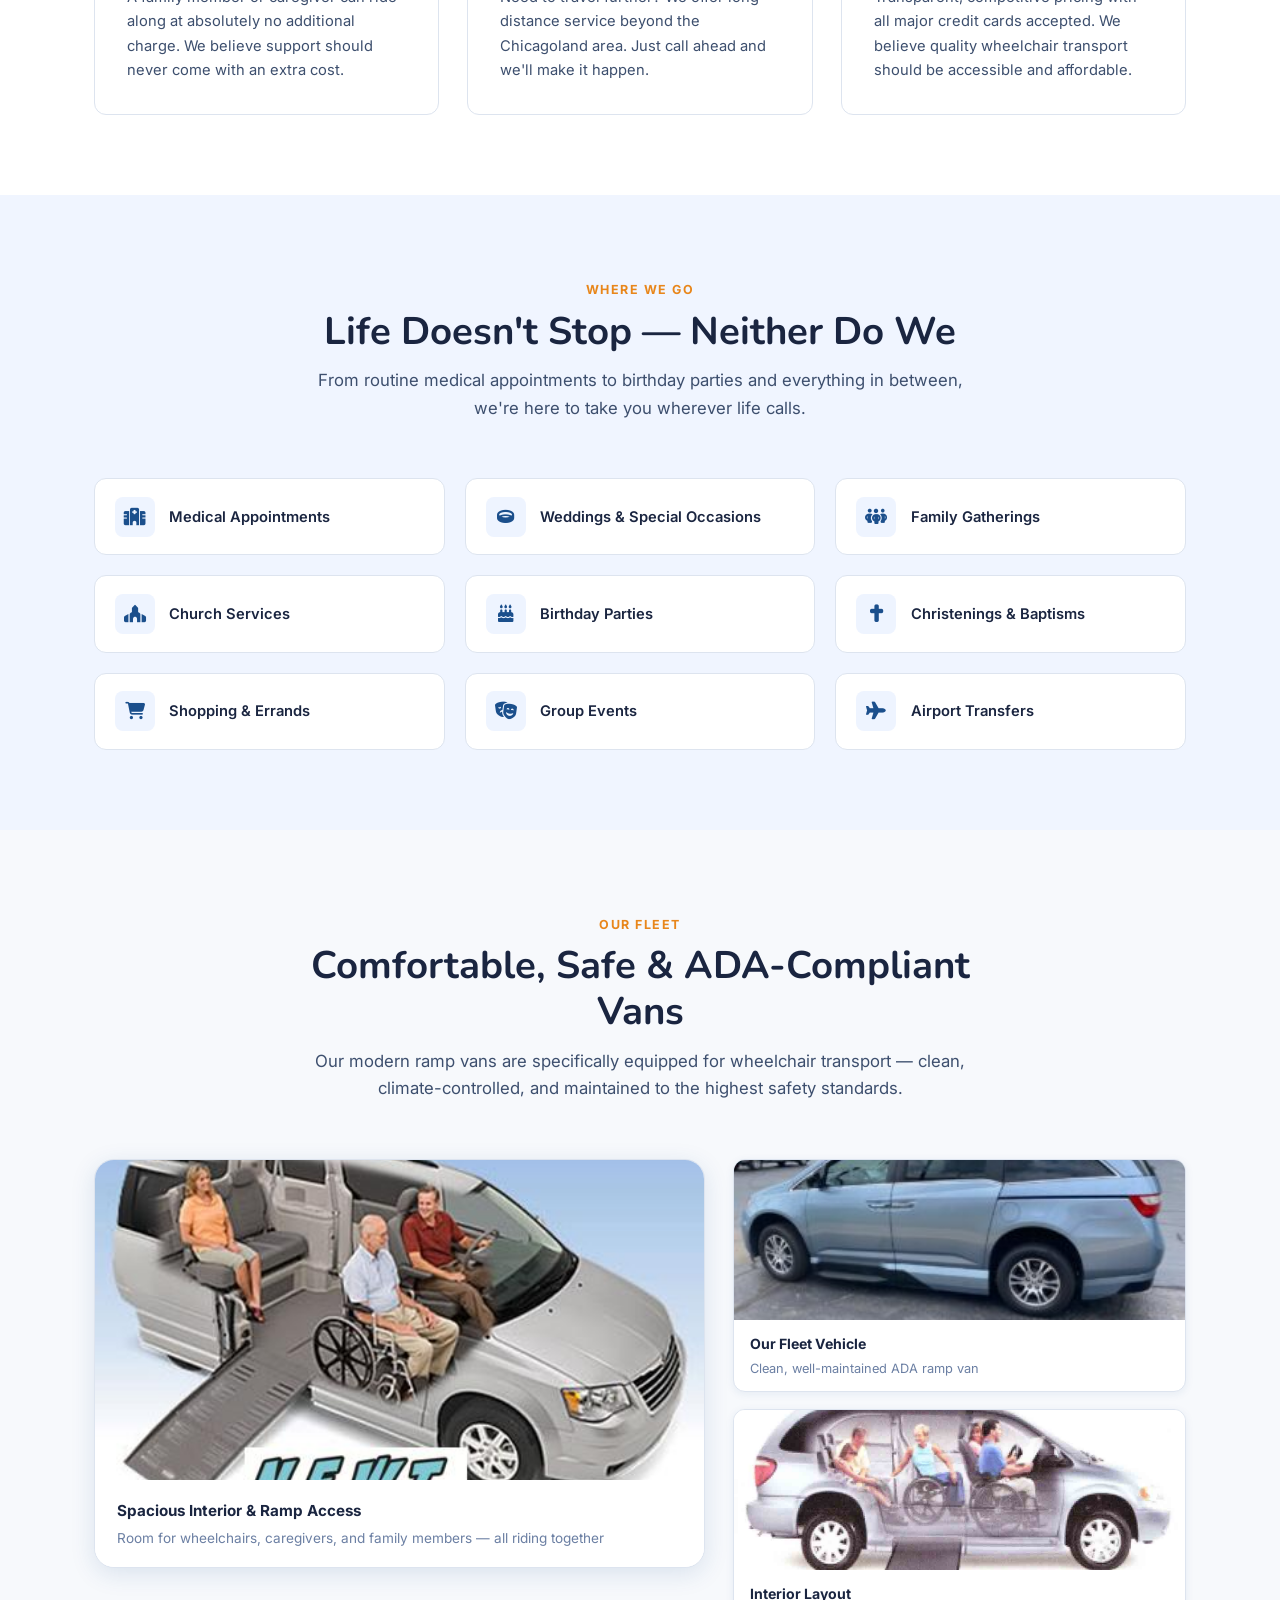
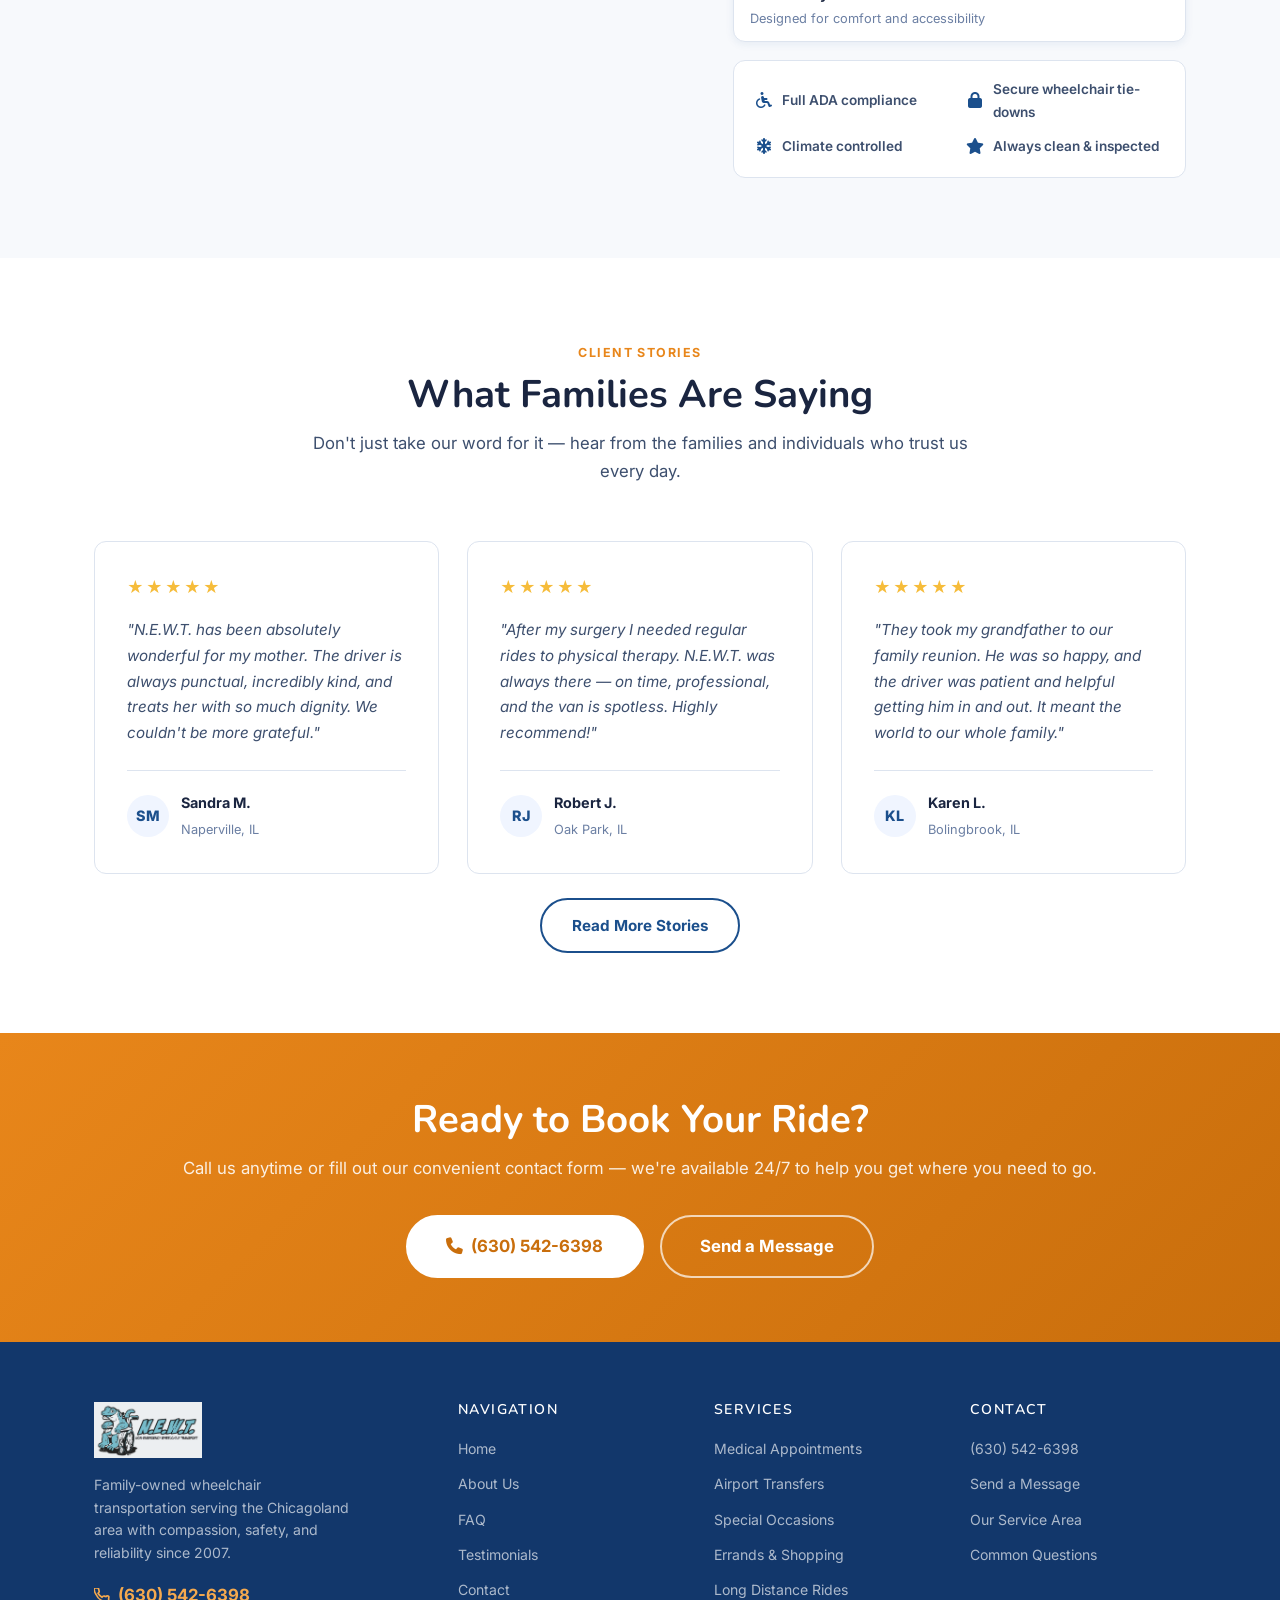
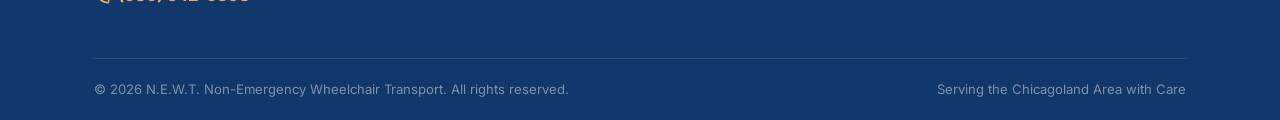
==== commit 48efb687: "Replace all emojis with Font Awesome 6 icons for a cleaner, more professional look Made-with: Cursor" ====
--- a/index.html
+++ b/index.html
@@ -7,6 +7,7 @@
   <title>N.E.W.T. — Non-Emergency Wheelchair Transport | Chicagoland</title>
   <link rel="preconnect" href="https://fonts.googleapis.com" />
   <link rel="preconnect" href="https://fonts.gstatic.com" crossorigin />
+  <link rel="stylesheet" href="https://cdnjs.cloudflare.com/ajax/libs/font-awesome/6.5.2/css/all.min.css" />
   <link rel="stylesheet" href="css/styles.css" />
 </head>
 <body>
@@ -45,7 +46,7 @@
       <div class="hero-grid">
         <div class="hero-content">
           <div class="hero-badge">
-            <span>🚐</span> Serving Chicagoland Since 2007
+            <i class="fa-solid fa-van-shuttle"></i> Serving Chicagoland Since 2007
           </div>
           <h1>Where Can We<br>Take You Today?</h1>
           <p>Compassionate, safe, and reliable non-emergency wheelchair transportation for medical appointments, social events, and everyday errands — available around the clock.</p>
@@ -60,28 +61,28 @@
         <div class="hero-card fade-up">
           <h3>Why Choose N.E.W.T.?</h3>
           <div class="hero-feature">
-            <div class="hero-feature-icon">👨‍👩‍👧</div>
+            <div class="hero-feature-icon"><i class="fa-solid fa-people-group"></i></div>
             <div>
               <strong>Family Owned &amp; Operated</strong>
               <p>Personal, caring service every single ride</p>
             </div>
           </div>
           <div class="hero-feature">
-            <div class="hero-feature-icon">♿</div>
+            <div class="hero-feature-icon"><i class="fa-solid fa-wheelchair"></i></div>
             <div>
               <strong>ADA-Compliant Ramp Vans</strong>
               <p>Comfortable, modern, fully equipped vehicles</p>
             </div>
           </div>
           <div class="hero-feature">
-            <div class="hero-feature-icon">🕐</div>
+            <div class="hero-feature-icon"><i class="fa-solid fa-clock"></i></div>
             <div>
               <strong>24/7 Availability</strong>
               <p>Around-the-clock service, 365 days a year</p>
             </div>
           </div>
           <div class="hero-feature">
-            <div class="hero-feature-icon">🚶</div>
+            <div class="hero-feature-icon"><i class="fa-solid fa-stairs"></i></div>
             <div>
               <strong>Stair-Capable Team</strong>
               <p>Equipment &amp; training to navigate any home</p>
@@ -126,32 +127,32 @@
       </div>
       <div class="features-grid">
         <div class="feature-card fade-up">
-          <div class="feature-icon">👨‍👩‍👧</div>
+          <div class="feature-icon"><i class="fa-solid fa-people-group"></i></div>
           <h3>Family Owned &amp; Operated</h3>
           <p>We treat every rider like family. Our personal approach means you always speak with someone who genuinely cares about your wellbeing — not a call center.</p>
         </div>
         <div class="feature-card fade-up">
-          <div class="feature-icon">🏠</div>
+          <div class="feature-icon"><i class="fa-solid fa-building"></i></div>
           <h3>Facilities &amp; Private Residences</h3>
           <p>We pick up from nursing facilities, assisted living centers, hospitals, and private homes alike. No matter where you are, we come to you.</p>
         </div>
         <div class="feature-card fade-up">
-          <div class="feature-icon">🪜</div>
+          <div class="feature-icon"><i class="fa-solid fa-stairs"></i></div>
           <h3>Stair Transport Experts</h3>
           <p>Our team has the specialized equipment and training to safely transport clients up or down stairs — something many services simply can't offer.</p>
         </div>
         <div class="feature-card fade-up">
-          <div class="feature-icon">💛</div>
+          <div class="feature-icon"><i class="fa-solid fa-user-group"></i></div>
           <h3>Caregiver Rides Free</h3>
           <p>A family member or caregiver can ride along at absolutely no additional charge. We believe support should never come with an extra cost.</p>
         </div>
         <div class="feature-card fade-up">
-          <div class="feature-icon">🛣️</div>
+          <div class="feature-icon"><i class="fa-solid fa-road"></i></div>
           <h3>Long Distance Available</h3>
           <p>Need to travel further? We offer long-distance service beyond the Chicagoland area. Just call ahead and we'll make it happen.</p>
         </div>
         <div class="feature-card fade-up">
-          <div class="feature-icon">💳</div>
+          <div class="feature-icon"><i class="fa-solid fa-credit-card"></i></div>
           <h3>Competitive Rates</h3>
           <p>Transparent, competitive pricing with all major credit cards accepted. We believe quality wheelchair transport should be accessible and affordable.</p>
         </div>
@@ -169,39 +170,39 @@
       </div>
       <div class="services-grid">
         <div class="service-item fade-up">
-          <div class="service-icon">🏥</div>
+          <div class="service-icon"><i class="fa-solid fa-hospital"></i></div>
           <span>Medical Appointments</span>
         </div>
         <div class="service-item fade-up">
-          <div class="service-icon">💒</div>
+          <div class="service-icon"><i class="fa-solid fa-ring"></i></div>
           <span>Weddings &amp; Special Occasions</span>
         </div>
         <div class="service-item fade-up">
-          <div class="service-icon">👨‍👩‍👧‍👦</div>
+          <div class="service-icon"><i class="fa-solid fa-people-group"></i></div>
           <span>Family Gatherings</span>
         </div>
         <div class="service-item fade-up">
-          <div class="service-icon">⛪</div>
+          <div class="service-icon"><i class="fa-solid fa-place-of-worship"></i></div>
           <span>Church Services</span>
         </div>
         <div class="service-item fade-up">
-          <div class="service-icon">🎂</div>
+          <div class="service-icon"><i class="fa-solid fa-cake-candles"></i></div>
           <span>Birthday Parties</span>
         </div>
         <div class="service-item fade-up">
-          <div class="service-icon">✝️</div>
+          <div class="service-icon"><i class="fa-solid fa-cross"></i></div>
           <span>Christenings &amp; Baptisms</span>
         </div>
         <div class="service-item fade-up">
-          <div class="service-icon">🛒</div>
+          <div class="service-icon"><i class="fa-solid fa-cart-shopping"></i></div>
           <span>Shopping &amp; Errands</span>
         </div>
         <div class="service-item fade-up">
-          <div class="service-icon">🎭</div>
+          <div class="service-icon"><i class="fa-solid fa-masks-theater"></i></div>
           <span>Group Events</span>
         </div>
         <div class="service-item fade-up">
-          <div class="service-icon">✈️</div>
+          <div class="service-icon"><i class="fa-solid fa-plane"></i></div>
           <span>Airport Transfers</span>
         </div>
       </div>
@@ -241,19 +242,19 @@
           </div>
           <div class="vehicle-features fade-up">
             <div class="vehicle-feat-item">
-              <span class="vehicle-feat-icon">♿</span>
+              <span class="vehicle-feat-icon"><i class="fa-solid fa-wheelchair"></i></span>
               <span>Full ADA compliance</span>
             </div>
             <div class="vehicle-feat-item">
-              <span class="vehicle-feat-icon">🔒</span>
+              <span class="vehicle-feat-icon"><i class="fa-solid fa-lock"></i></span>
               <span>Secure wheelchair tie-downs</span>
             </div>
             <div class="vehicle-feat-item">
-              <span class="vehicle-feat-icon">❄️</span>
+              <span class="vehicle-feat-icon"><i class="fa-solid fa-snowflake"></i></span>
               <span>Climate controlled</span>
             </div>
             <div class="vehicle-feat-item">
-              <span class="vehicle-feat-icon">✨</span>
+              <span class="vehicle-feat-icon"><i class="fa-solid fa-star"></i></span>
               <span>Always clean &amp; inspected</span>
             </div>
           </div>
@@ -317,7 +318,7 @@
       <h2>Ready to Book Your Ride?</h2>
       <p>Call us anytime or fill out our convenient contact form — we're available 24/7 to help you get where you need to go.</p>
       <div class="cta-actions">
-        <a href="tel:6305426398" class="btn btn-white btn-lg">📞 (630) 542-6398</a>
+        <a href="tel:6305426398" class="btn btn-white btn-lg"><i class="fa-solid fa-phone"></i> (630) 542-6398</a>
         <a href="contact.html" class="btn btn-outline btn-lg">Send a Message</a>
       </div>
     </div>
--- a/css/styles.css
+++ b/css/styles.css
@@ -319,8 +319,10 @@
   align-items: center;
   justify-content: center;
   flex-shrink: 0;
-  font-size: 0.9rem;
-}
+  font-size: 0.85rem;
+  color: #fff;
+}
+.hero-feature-icon i { color: #fff; }
 .hero-feature p {
   color: rgba(255,255,255,0.85);
   font-size: 0.9rem;
@@ -375,14 +377,16 @@
 .feature-icon {
   width: 52px;
   height: 52px;
-  background: var(--light-bg);
+  background: var(--primary-bg, #eef4ff);
   border-radius: var(--radius);
   display: flex;
   align-items: center;
   justify-content: center;
   margin-bottom: 1.1rem;
-  font-size: 1.4rem;
-}
+  font-size: 1.3rem;
+  color: var(--primary);
+}
+.feature-icon i { color: var(--primary); }
 .feature-card h3 { margin-bottom: 0.5rem; }
 .feature-card p { font-size: 0.92rem; }
 
@@ -410,14 +414,18 @@
 .service-icon {
   width: 40px;
   height: 40px;
-  background: var(--light-bg);
+  background: var(--primary-bg, #eef4ff);
   border-radius: 8px;
   display: flex;
   align-items: center;
   justify-content: center;
-  font-size: 1.2rem;
+  font-size: 1.1rem;
   flex-shrink: 0;
-}
+  color: var(--primary);
+}
+.service-icon i { color: var(--primary); }
+.service-item:hover .service-icon { background: var(--primary); }
+.service-item:hover .service-icon i { color: #fff; }
 .service-item span {
   font-weight: 600;
   font-size: 0.92rem;
@@ -597,7 +605,11 @@
 .vehicle-feat-icon {
   font-size: 1rem;
   flex-shrink: 0;
-}
+  color: var(--primary);
+  width: 20px;
+  text-align: center;
+}
+.vehicle-feat-icon i { color: var(--primary); }
 @media (max-width: 768px) {
   .vehicles-showcase { grid-template-columns: 1fr; }
   .vehicle-main img { height: 220px; }
@@ -730,7 +742,8 @@
   transform: translateY(-4px);
   border-color: transparent;
 }
-.value-card-icon { font-size: 2.2rem; margin-bottom: 0.75rem; }
+.value-card-icon { font-size: 2rem; margin-bottom: 0.75rem; color: var(--primary); }
+.value-card-icon i { color: var(--primary); }
 .value-card h3 { margin-bottom: 0.5rem; }
 .value-card p { font-size: 0.9rem; }
 
@@ -891,6 +904,125 @@
 .form-group select { appearance: none; background-image: url("data:image/svg+xml,%3Csvg xmlns='http://www.w3.org/2000/svg' width='12' height='8' fill='none'%3E%3Cpath d='M1 1l5 5 5-5' stroke='%236b7fa3' stroke-width='1.5' stroke-linecap='round'/%3E%3C/svg%3E"); background-repeat: no-repeat; background-position: right 1rem center; padding-right: 2.5rem; }
 .form-submit { width: 100%; }
 
+/* Form sections */
+.form-section {
+  border: 1.5px solid var(--border);
+  border-radius: var(--radius);
+  padding: 1.5rem;
+  margin-bottom: 1.5rem;
+  background: var(--light-gray);
+}
+.form-section-title {
+  font-family: 'Nunito', sans-serif;
+  font-size: 0.78rem;
+  font-weight: 800;
+  text-transform: uppercase;
+  letter-spacing: 0.1em;
+  color: var(--primary);
+  margin-bottom: 1.25rem;
+  padding-bottom: 0.65rem;
+  border-bottom: 1.5px solid var(--border);
+}
+.form-section .form-group input,
+.form-section .form-group select,
+.form-section .form-group textarea {
+  background: var(--white);
+}
+
+/* Time picker */
+.time-picker, .dob-picker {
+  display: flex;
+  gap: 0.5rem;
+}
+.time-picker select, .dob-picker select {
+  flex: 1;
+  padding: 0.75rem 0.5rem;
+  border: 1.5px solid var(--border);
+  border-radius: var(--radius);
+  font-size: 0.88rem;
+  font-family: 'Inter', sans-serif;
+  color: var(--text-dark);
+  background: var(--white);
+  outline: none;
+  transition: border-color var(--transition), box-shadow var(--transition);
+  appearance: none;
+  text-align: center;
+}
+.time-picker select:focus, .dob-picker select:focus {
+  border-color: var(--primary);
+  box-shadow: 0 0 0 3px rgba(27, 79, 140, 0.1);
+}
+
+/* Radio buttons */
+.radio-group {
+  display: flex;
+  gap: 1.25rem;
+  flex-wrap: wrap;
+  margin-top: 0.35rem;
+}
+.radio-label {
+  display: flex;
+  align-items: center;
+  gap: 0.45rem;
+  font-size: 0.92rem;
+  font-weight: 500;
+  color: var(--text-dark);
+  cursor: pointer;
+}
+.radio-label input[type="radio"] {
+  width: 16px;
+  height: 16px;
+  accent-color: var(--primary);
+  cursor: pointer;
+  flex-shrink: 0;
+}
+
+/* Checkbox */
+.checkbox-label {
+  display: flex;
+  align-items: flex-start;
+  gap: 0.6rem;
+  font-size: 0.9rem;
+  color: var(--text-mid);
+  cursor: pointer;
+  line-height: 1.5;
+}
+.checkbox-label input[type="checkbox"] {
+  width: 16px;
+  height: 16px;
+  accent-color: var(--primary);
+  cursor: pointer;
+  flex-shrink: 0;
+  margin-top: 2px;
+}
+
+/* Form hint */
+.form-hint {
+  font-size: 0.82rem;
+  color: var(--text-light);
+  margin-bottom: 0.4rem;
+  margin-top: -0.1rem;
+}
+
+/* Required asterisk */
+.req { color: #e85b1a; }
+
+/* Terms box */
+.terms-box {
+  background: var(--white);
+  border: 1.5px solid var(--border);
+  border-radius: var(--radius);
+  padding: 1rem 1.25rem;
+  font-size: 0.85rem;
+  color: var(--text-mid);
+  line-height: 1.65;
+  max-height: 140px;
+  overflow-y: auto;
+}
+
+/* 3-col form row for city/state/zip */
+.form-row.three-col { grid-template-columns: 2fr 1fr 1fr; }
+
 .success-message {
   display: none;
   background: #ecfdf5;
@@ -1024,6 +1156,8 @@
   .contact-info-card { position: static; }
   .values-grid { grid-template-columns: 1fr 1fr; }
   .form-row { grid-template-columns: 1fr; }
+  .form-row.three-col { grid-template-columns: 1fr; }
+  .time-picker, .dob-picker { flex-wrap: wrap; }
   .nav-links { display: none; }
   .hamburger { display: flex; }
   .features-grid { grid-template-columns: 1fr; }
